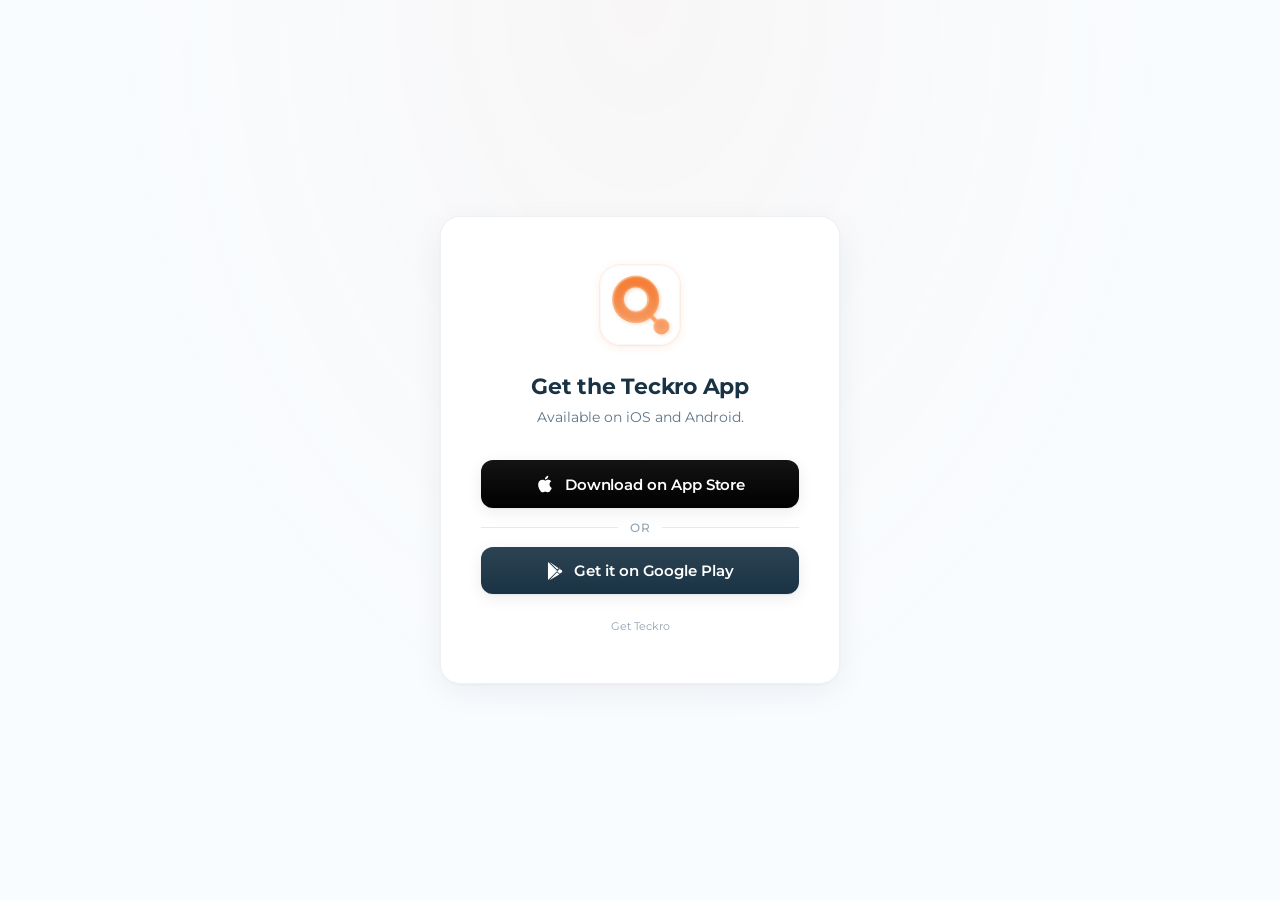
==== index.html @ c0d1ea7e "Add initial HTML structure and icon for Teckro app landing page" ====
<!DOCTYPE html>
<html lang="en">
<head>
  <meta charset="UTF-8">
  <meta name="viewport" content="width=device-width, initial-scale=1.0">
  <title>Download Teckro — Clinical Trial Info at Your Fingertips</title>
  <meta name="description" content="Download the Teckro app for iOS or Android. Instant access to clinical trial information at your fingertips.">
  <meta name="theme-color" content="#041623" media="(prefers-color-scheme: dark)">
  <meta name="theme-color" content="#f9fcff" media="(prefers-color-scheme: light)">

  <!-- Open Graph -->
  <meta property="og:title" content="Download Teckro">
  <meta property="og:description" content="Clinical trial information at your fingertips. Available on iOS and Android.">
  <meta property="og:image" content="./icon.webp">
  <meta property="og:type" content="website">

  <!-- Favicon -->
  <link rel="icon" type="image/webp" href="./icon.webp">
  <link rel="apple-touch-icon" href="./icon.webp">

  <link rel="preconnect" href="https://fonts.googleapis.com">
  <link rel="preconnect" href="https://fonts.gstatic.com" crossorigin>
  <link href="https://fonts.googleapis.com/css2?family=Montserrat:wght@400;500;600;700&display=swap" rel="stylesheet">
  <style>
    :root {
      --bg: #f9fcff;
      --bg-card: #ffffff;
      --bg-card-border: rgba(227, 233, 239, 0.6);
      --text-primary: #1a3344;
      --text-secondary: #5e7487;
      --text-tertiary: #93a3b1;
      --border: #e3e9ef;
      --orange: #F07931;
      --orange-hover: #D65810;
      --orange-subtle: rgba(240, 121, 49, 0.08);
      --orange-glow: rgba(240, 121, 49, 0.2);
      --navy: #041623;
      --navy-light: #1a3344;
      --btn-apple-bg: #000000;
      --btn-apple-text: #ffffff;
      --btn-google-bg: #1a3344;
      --btn-google-text: #ffffff;
      --shadow-card: 0 1px 3px rgba(4, 22, 35, 0.04), 0 8px 32px rgba(4, 22, 35, 0.06);
      --shadow-btn: 0 1px 2px rgba(4, 22, 35, 0.06), 0 4px 16px rgba(4, 22, 35, 0.08);
      --shadow-btn-hover: 0 4px 12px rgba(4, 22, 35, 0.1), 0 8px 32px rgba(4, 22, 35, 0.12);
      --gradient-bg: radial-gradient(ellipse at 50% 0%, rgba(240, 121, 49, 0.04) 0%, transparent 60%);
    }

    @media (prefers-color-scheme: dark) {
      :root {
        --bg: #020e18;
        --bg-card: rgba(26, 51, 68, 0.5);
        --bg-card-border: rgba(47, 92, 123, 0.3);
        --text-primary: #f3f6f9;
        --text-secondary: #8abbdc;
        --text-tertiary: #5e7487;
        --border: rgba(47, 92, 123, 0.4);
        --orange-subtle: rgba(240, 121, 49, 0.06);
        --orange-glow: rgba(240, 121, 49, 0.3);
        --btn-apple-bg: #ffffff;
        --btn-apple-text: #000000;
        --btn-google-bg: rgba(47, 92, 123, 0.6);
        --btn-google-text: #f3f6f9;
        --shadow-card: 0 1px 3px rgba(0, 0, 0, 0.2), 0 8px 32px rgba(0, 0, 0, 0.3);
        --shadow-btn: 0 1px 2px rgba(0, 0, 0, 0.2), 0 4px 16px rgba(0, 0, 0, 0.15);
        --shadow-btn-hover: 0 4px 12px rgba(0, 0, 0, 0.25), 0 8px 32px rgba(0, 0, 0, 0.3);
        --gradient-bg: radial-gradient(ellipse at 50% 0%, rgba(240, 121, 49, 0.06) 0%, transparent 60%);
      }
    }

    * { margin: 0; padding: 0; box-sizing: border-box; }

    body {
      font-family: 'Montserrat', -apple-system, BlinkMacSystemFont, sans-serif;
      background: var(--bg);
      color: var(--text-primary);
      min-height: 100vh;
      display: flex;
      align-items: center;
      justify-content: center;
      overflow: hidden;
    }

    body::before {
      content: '';
      position: fixed;
      inset: 0;
      background: var(--gradient-bg);
      pointer-events: none;
      z-index: 0;
    }

    .card {
      position: relative;
      z-index: 1;
      text-align: center;
      padding: 3rem 2.5rem;
      max-width: 400px;
      width: 100%;
      margin: 1rem;
      background: var(--bg-card);
      border: 1px solid var(--bg-card-border);
      border-radius: 1.25rem;
      box-shadow: var(--shadow-card);
      backdrop-filter: blur(20px);
      -webkit-backdrop-filter: blur(20px);
      animation: fadeUp 0.7s cubic-bezier(0.16, 1, 0.3, 1) both;
    }

    .logo {
      width: 80px;
      height: 80px;
      margin: 0 auto 1.75rem;
      border-radius: 1.25rem;
      overflow: hidden;
      box-shadow: 0 2px 8px rgba(240, 121, 49, 0.15), 0 0 0 1px rgba(240, 121, 49, 0.08);
      animation: logoEntry 0.8s cubic-bezier(0.16, 1, 0.3, 1) 0.1s both;
    }

    .logo img {
      width: 100%;
      height: 100%;
      object-fit: cover;
    }

    h1 {
      font-size: 1.375rem;
      font-weight: 700;
      margin-bottom: 0.375rem;
      color: var(--text-primary);
      letter-spacing: -0.01em;
      animation: fadeUp 0.7s cubic-bezier(0.16, 1, 0.3, 1) 0.15s both;
    }

    .subtitle {
      color: var(--text-secondary);
      margin-bottom: 2rem;
      font-size: 0.875rem;
      font-weight: 400;
      line-height: 1.6;
      animation: fadeUp 0.7s cubic-bezier(0.16, 1, 0.3, 1) 0.2s both;
    }

    .spinner-wrap {
      display: flex;
      align-items: center;
      justify-content: center;
      gap: 0.75rem;
      padding: 0.875rem 1.25rem;
      margin-bottom: 0.5rem;
      background: var(--orange-subtle);
      border-radius: 0.75rem;
      animation: fadeUp 0.7s cubic-bezier(0.16, 1, 0.3, 1) 0.25s both;
    }

    .spinner {
      width: 18px;
      height: 18px;
      border: 2px solid var(--border);
      border-top-color: var(--orange);
      border-radius: 50%;
      animation: spin 0.75s linear infinite;
    }

    .spinner-text {
      color: var(--text-secondary);
      font-size: 0.8125rem;
      font-weight: 500;
    }

    .store-links {
      display: flex;
      flex-direction: column;
      gap: 0.625rem;
      opacity: 0;
      transform: translateY(8px);
    }

    .store-links.visible {
      animation: staggerIn 0.5s cubic-bezier(0.16, 1, 0.3, 1) both;
    }

    .store-link {
      display: inline-flex;
      align-items: center;
      justify-content: center;
      gap: 0.625rem;
      padding: 0.875rem 1.5rem;
      border-radius: 0.75rem;
      text-decoration: none;
      font-weight: 600;
      font-size: 0.9375rem;
      letter-spacing: -0.005em;
      transition: transform 0.25s cubic-bezier(0.16, 1, 0.3, 1),
                  box-shadow 0.25s cubic-bezier(0.16, 1, 0.3, 1);
      box-shadow: var(--shadow-btn);
      position: relative;
      overflow: hidden;
    }

    .store-link::after {
      content: '';
      position: absolute;
      inset: 0;
      background: linear-gradient(180deg, rgba(255, 255, 255, 0.08) 0%, transparent 100%);
      pointer-events: none;
    }

    .store-link:hover {
      transform: translateY(-2px);
      box-shadow: var(--shadow-btn-hover);
    }

    .store-link:active {
      transform: translateY(0) scale(0.98);
    }

    .store-link--apple {
      background: var(--btn-apple-bg);
      color: var(--btn-apple-text);
    }

    .store-link--google {
      background: var(--btn-google-bg);
      color: var(--btn-google-text);
    }

    .store-link svg {
      width: 1.125rem;
      height: 1.125rem;
      flex-shrink: 0;
    }

    .store-link--apple svg {
      width: 1.25rem;
      height: 1.25rem;
    }

    .divider {
      display: flex;
      align-items: center;
      gap: 0.75rem;
      margin: 0.125rem 0;
      color: var(--text-tertiary);
      font-size: 0.75rem;
      font-weight: 500;
      text-transform: uppercase;
      letter-spacing: 0.05em;
    }

    .divider::before,
    .divider::after {
      content: '';
      flex: 1;
      height: 1px;
      background: var(--border);
    }

    .footer {
      margin-top: 1.5rem;
      animation: fadeUp 0.7s cubic-bezier(0.16, 1, 0.3, 1) 0.3s both;
    }

    .footer p {
      color: var(--text-tertiary);
      font-size: 0.6875rem;
      line-height: 1.5;
      font-weight: 400;
    }

    @keyframes fadeUp {
      from {
        opacity: 0;
        transform: translateY(16px);
      }
      to {
        opacity: 1;
        transform: translateY(0);
      }
    }

    @keyframes logoEntry {
      from {
        opacity: 0;
        transform: scale(0.8);
      }
      to {
        opacity: 1;
        transform: scale(1);
      }
    }

    @keyframes staggerIn {
      from {
        opacity: 0;
        transform: translateY(8px);
      }
      to {
        opacity: 1;
        transform: translateY(0);
      }
    }

    @keyframes spin {
      to { transform: rotate(360deg); }
    }
  </style>
</head>
<body>
  <div class="card">
    <div class="logo">
      <img src="./icon.webp" alt="Teckro" width="80" height="80">
    </div>

    <h1>Get the Teckro App</h1>
    <p class="subtitle" id="message">Detecting your device…</p>

    <div class="spinner-wrap" id="spinner">
      <div class="spinner"></div>
      <span class="spinner-text">Redirecting to your store…</span>
    </div>

    <div class="store-links" id="store-links">
      <a class="store-link store-link--apple" id="link-apple">
        <svg viewBox="0 0 24 24" fill="currentColor"><path d="M18.71 19.5c-.83 1.24-1.71 2.45-3.05 2.47-1.34.03-1.77-.79-3.29-.79-1.53 0-2 .77-3.27.82-1.31.05-2.3-1.32-3.14-2.53C4.25 17 2.94 12.45 4.7 9.39c.87-1.52 2.43-2.48 4.12-2.51 1.28-.02 2.5.87 3.29.87.78 0 2.26-1.07 3.8-.91.65.03 2.47.26 3.64 1.98-.09.06-2.17 1.28-2.15 3.81.03 3.02 2.65 4.03 2.68 4.04-.03.07-.42 1.44-1.38 2.83M13 3.5c.73-.83 1.94-1.46 2.94-1.5.13 1.17-.34 2.35-1.04 3.19-.69.85-1.83 1.51-2.95 1.42-.15-1.15.41-2.35 1.05-3.11z"/></svg>
        Download on App Store
      </a>
      <div class="divider">or</div>
      <a class="store-link store-link--google" id="link-google">
        <svg viewBox="0 0 24 24" fill="currentColor"><path d="M3.18 23.67c-.35-.2-.57-.57-.57-.97V1.3c0-.4.22-.77.57-.97l11.83 11.67L3.18 23.67zm1.4.6 13.14-7.58-2.9-2.86L4.58 24.27zm13.14-15.36L4.58-.27l10.24 10.32 2.9-2.86v-.28zM21.23 11l-3.08-1.78-3.2 3.16 3.2 3.16 3.08-1.78c.58-.34.58-1.18 0-1.76z"/></svg>
        Get it on Google Play
      </a>
    </div>

    <div class="footer" id="footer">
      <p>Get Teckro</p>
    </div>
  </div>

  <script>
    const APPLE_STORE_URL = "https://apps.apple.com/gb/app/teckro/id1074251108";
    const GOOGLE_PLAY_URL = "https://play.google.com/store/apps/details?id=com.teckro.site.app";

    function detectPlatform() {
      const ua = navigator.userAgent || navigator.vendor || window.opera;
      if (/iPad|iPhone|iPod/.test(ua) && !window.MSStream) return "ios";
      if (/android/i.test(ua)) return "android";
      return "desktop";
    }

    function init() {
      document.getElementById("link-apple").href = APPLE_STORE_URL;
      document.getElementById("link-google").href = GOOGLE_PLAY_URL;

      const platform = detectPlatform();

      if (platform === "ios") {
        window.location.href = APPLE_STORE_URL;
        return;
      }

      if (platform === "android") {
        window.location.href = GOOGLE_PLAY_URL;
        return;
      }

      document.getElementById("spinner").style.display = "none";
      document.getElementById("message").textContent =
        "Available on iOS and Android.";
      document.getElementById("store-links").classList.add("visible");
    }

    init();
  </script>
</body>
</html>
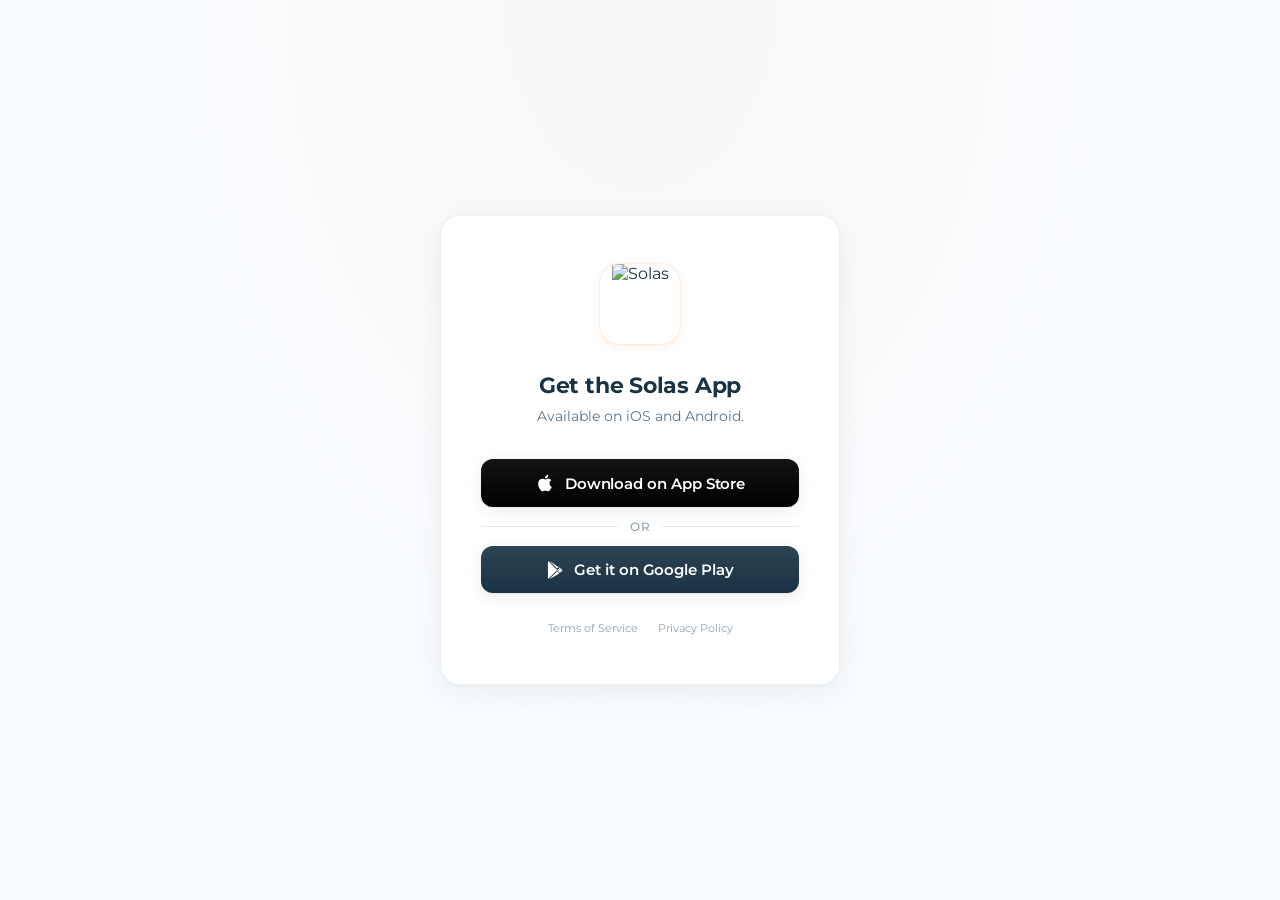
==== commit f97c6f52: "Update branding from Teckro to Solas across landing, privacy, and terms pages. Modify meta tags, tit" ====
--- a/index.html
+++ b/index.html
@@ -3,20 +3,20 @@
 <head>
   <meta charset="UTF-8">
   <meta name="viewport" content="width=device-width, initial-scale=1.0">
-  <title>Download Teckro — Clinical Trial Info at Your Fingertips</title>
-  <meta name="description" content="Download the Teckro app for iOS or Android. Instant access to clinical trial information at your fingertips.">
+  <title>Download Solas — Clinical Trial Info at Your Fingertips</title>
+  <meta name="description" content="Download the Solas app for iOS or Android. Instant access to clinical trial information at your fingertips.">
   <meta name="theme-color" content="#041623" media="(prefers-color-scheme: dark)">
   <meta name="theme-color" content="#f9fcff" media="(prefers-color-scheme: light)">
 
   <!-- Open Graph -->
-  <meta property="og:title" content="Download Teckro">
+  <meta property="og:title" content="Download Solas">
   <meta property="og:description" content="Clinical trial information at your fingertips. Available on iOS and Android.">
-  <meta property="og:image" content="./icon.webp">
+  <meta property="og:image" content="./icon.png">
   <meta property="og:type" content="website">
 
   <!-- Favicon -->
-  <link rel="icon" type="image/webp" href="./icon.webp">
-  <link rel="apple-touch-icon" href="./icon.webp">
+  <link rel="icon" type="image/png" href="./icon.png">
+  <link rel="apple-touch-icon" href="./icon.png">
 
   <link rel="preconnect" href="https://fonts.googleapis.com">
   <link rel="preconnect" href="https://fonts.gstatic.com" crossorigin>
@@ -309,10 +309,10 @@
 <body>
   <div class="card">
     <div class="logo">
-      <img src="./icon.webp" alt="Teckro" width="80" height="80">
+      <img src="./icon.png" alt="Solas" width="80" height="80">
     </div>
 
-    <h1>Get the Teckro App</h1>
+    <h1>Get the Solas App</h1>
     <p class="subtitle" id="message">Detecting your device…</p>
 
     <div class="spinner-wrap" id="spinner">
@@ -333,13 +333,14 @@
     </div>
 
     <div class="footer" id="footer">
-      <p>Get Teckro</p>
+      <a href="https://solas.teckro.com/terms" style="color: var(--text-tertiary); font-size: 0.6875rem; text-decoration: none; margin-right: 1rem;">Terms of Service</a>
+      <a href="https://solas.teckro.com/privacy" style="color: var(--text-tertiary); font-size: 0.6875rem; text-decoration: none;">Privacy Policy</a>
     </div>
   </div>
 
   <script>
-    const APPLE_STORE_URL = "https://apps.apple.com/gb/app/teckro/id1074251108";
-    const GOOGLE_PLAY_URL = "https://play.google.com/store/apps/details?id=com.teckro.site.app";
+    const APPLE_STORE_URL = "https://apps.apple.com/us/app/teckro/id6749154491";
+    const GOOGLE_PLAY_URL = "https://play.google.com/store/apps/details?id=com.teckro.patient";
 
     function detectPlatform() {
       const ua = navigator.userAgent || navigator.vendor || window.opera;
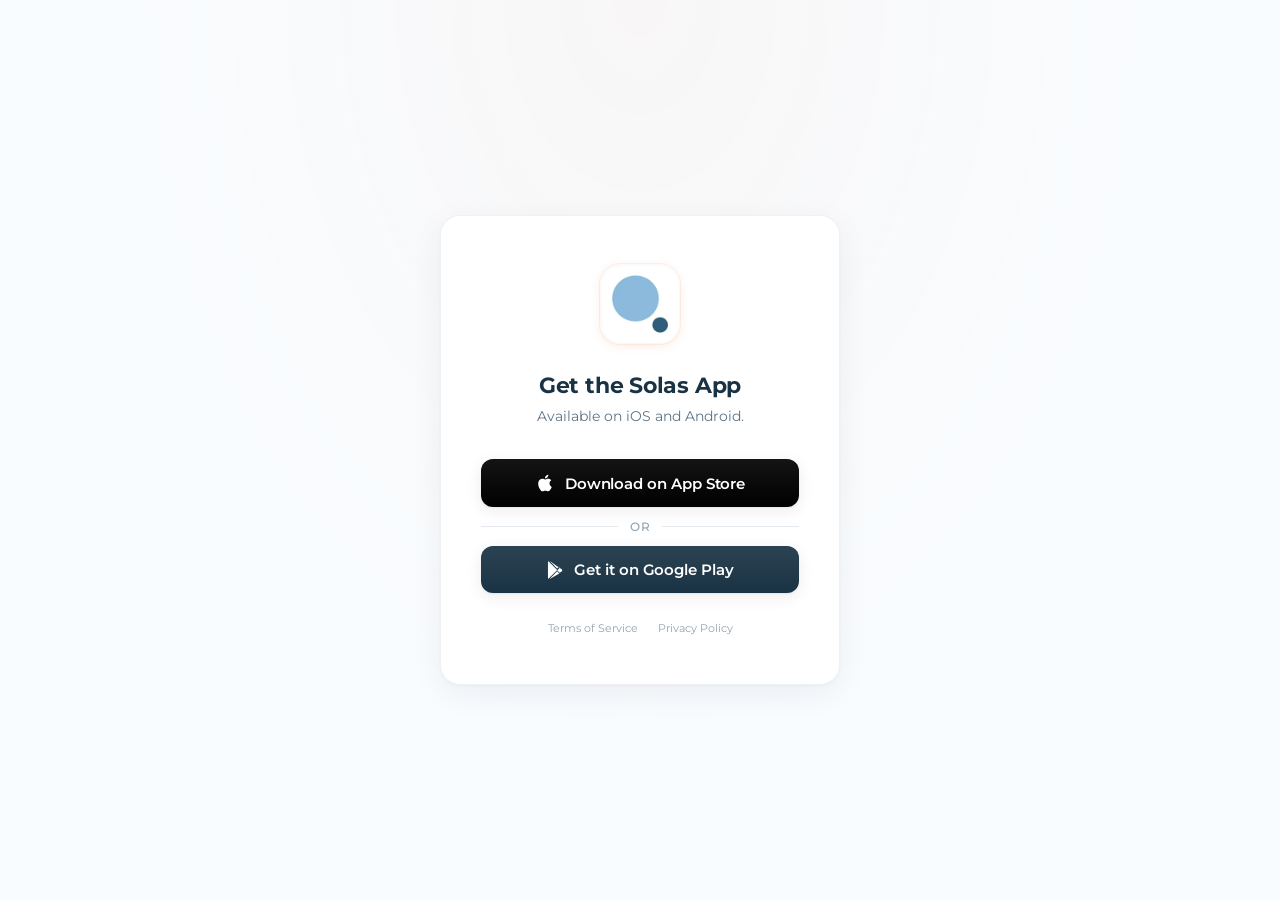
==== commit a3244357: "Update favicon and app icon format to WebP for improved performance and consistency across landing, " ====
--- a/index.html
+++ b/index.html
@@ -11,12 +11,12 @@
   <!-- Open Graph -->
   <meta property="og:title" content="Download Solas">
   <meta property="og:description" content="Clinical trial information at your fingertips. Available on iOS and Android.">
-  <meta property="og:image" content="./icon.png">
+  <meta property="og:image" content="./icon.webp">
   <meta property="og:type" content="website">
 
   <!-- Favicon -->
-  <link rel="icon" type="image/png" href="./icon.png">
-  <link rel="apple-touch-icon" href="./icon.png">
+  <link rel="icon" type="image/webp" href="./icon.webp">
+  <link rel="apple-touch-icon" href="./icon.webp">
 
   <link rel="preconnect" href="https://fonts.googleapis.com">
   <link rel="preconnect" href="https://fonts.gstatic.com" crossorigin>
@@ -309,7 +309,7 @@
 <body>
   <div class="card">
     <div class="logo">
-      <img src="./icon.png" alt="Solas" width="80" height="80">
+      <img src="./icon.webp" alt="Solas" width="80" height="80">
     </div>
 
     <h1>Get the Solas App</h1>
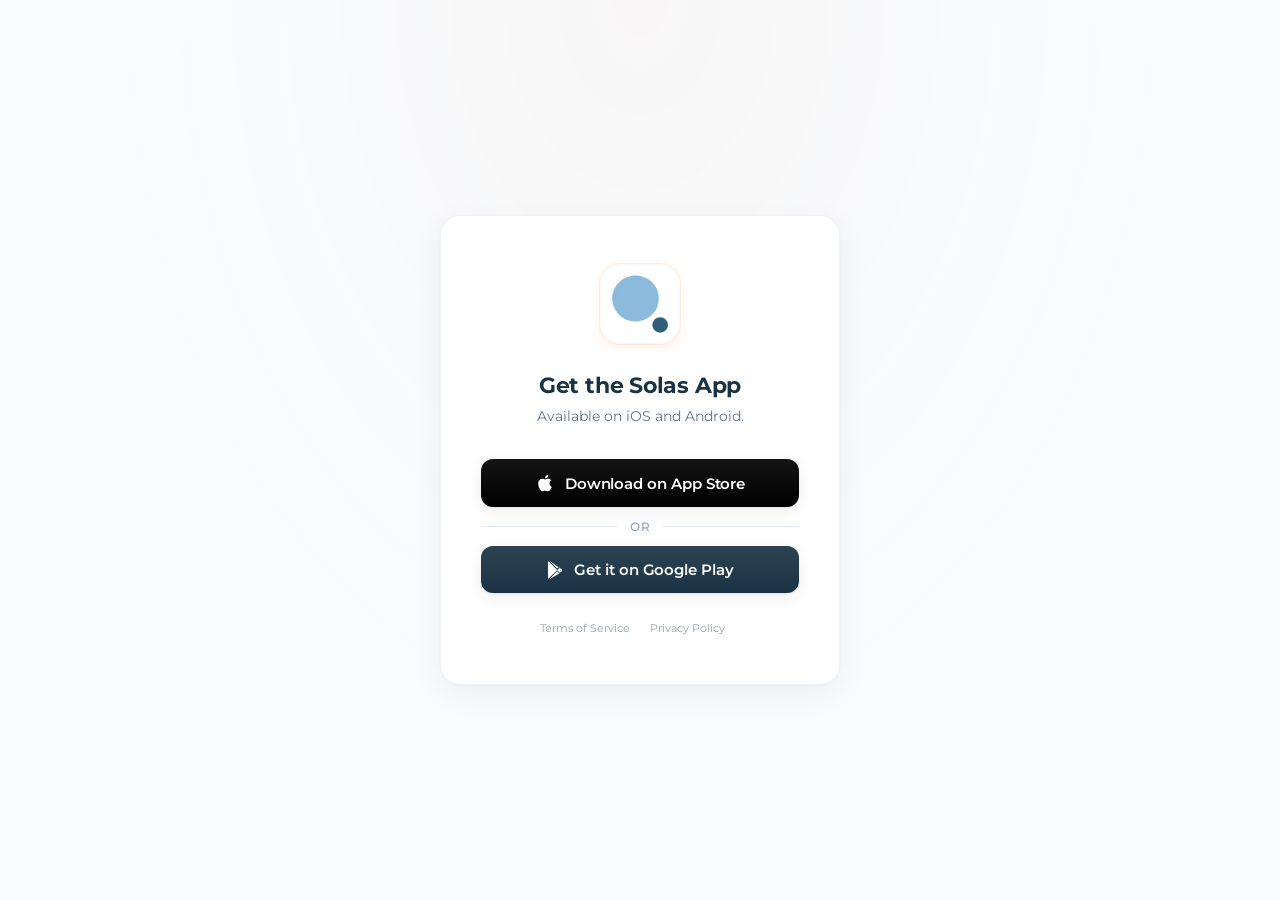
==== commit 4ceae984: "Add app download redirection script to index.html for iOS and Android users. Simplified footer link " ====
--- a/index.html
+++ b/index.html
@@ -17,6 +17,16 @@
   <!-- Favicon -->
   <link rel="icon" type="image/webp" href="./icon.webp">
   <link rel="apple-touch-icon" href="./icon.webp">
+
+  <script>
+    var APPLE_URL = "https://apps.apple.com/us/app/teckro/id6749154491";
+    var GOOGLE_URL = "https://play.google.com/store/apps/details?id=com.teckro.patient";
+    (function() {
+      var ua = navigator.userAgent || navigator.vendor || window.opera;
+      if (/iPad|iPhone|iPod/.test(ua) && !window.MSStream) window.location.replace(APPLE_URL);
+      else if (/android/i.test(ua)) window.location.replace(GOOGLE_URL);
+    })();
+  </script>
 
   <link rel="preconnect" href="https://fonts.googleapis.com">
   <link rel="preconnect" href="https://fonts.gstatic.com" crossorigin>
@@ -261,11 +271,17 @@
       animation: fadeUp 0.7s cubic-bezier(0.16, 1, 0.3, 1) 0.3s both;
     }
 
-    .footer p {
+    .footer a {
       color: var(--text-tertiary);
       font-size: 0.6875rem;
-      line-height: 1.5;
       font-weight: 400;
+      text-decoration: none;
+      margin-right: 1rem;
+      transition: color 0.2s;
+    }
+
+    .footer a:hover {
+      color: var(--text-secondary);
     }
 
     @keyframes fadeUp {
@@ -333,45 +349,17 @@
     </div>
 
     <div class="footer" id="footer">
-      <a href="https://solas.teckro.com/terms" style="color: var(--text-tertiary); font-size: 0.6875rem; text-decoration: none; margin-right: 1rem;">Terms of Service</a>
-      <a href="https://solas.teckro.com/privacy" style="color: var(--text-tertiary); font-size: 0.6875rem; text-decoration: none;">Privacy Policy</a>
+      <a href="https://solas.teckro.com/terms">Terms of Service</a>
+      <a href="https://solas.teckro.com/privacy">Privacy Policy</a>
     </div>
   </div>
 
   <script>
-    const APPLE_STORE_URL = "https://apps.apple.com/us/app/teckro/id6749154491";
-    const GOOGLE_PLAY_URL = "https://play.google.com/store/apps/details?id=com.teckro.patient";
-
-    function detectPlatform() {
-      const ua = navigator.userAgent || navigator.vendor || window.opera;
-      if (/iPad|iPhone|iPod/.test(ua) && !window.MSStream) return "ios";
-      if (/android/i.test(ua)) return "android";
-      return "desktop";
-    }
-
-    function init() {
-      document.getElementById("link-apple").href = APPLE_STORE_URL;
-      document.getElementById("link-google").href = GOOGLE_PLAY_URL;
-
-      const platform = detectPlatform();
-
-      if (platform === "ios") {
-        window.location.href = APPLE_STORE_URL;
-        return;
-      }
-
-      if (platform === "android") {
-        window.location.href = GOOGLE_PLAY_URL;
-        return;
-      }
-
-      document.getElementById("spinner").style.display = "none";
-      document.getElementById("message").textContent =
-        "Available on iOS and Android.";
-      document.getElementById("store-links").classList.add("visible");
-    }
-
-    init();
+    document.getElementById("link-apple").href = APPLE_URL;
+    document.getElementById("link-google").href = GOOGLE_URL;
+    document.getElementById("spinner").style.display = "none";
+    document.getElementById("message").textContent = "Available on iOS and Android.";
+    document.getElementById("store-links").classList.add("visible");
   </script>
 </body>
 </html>
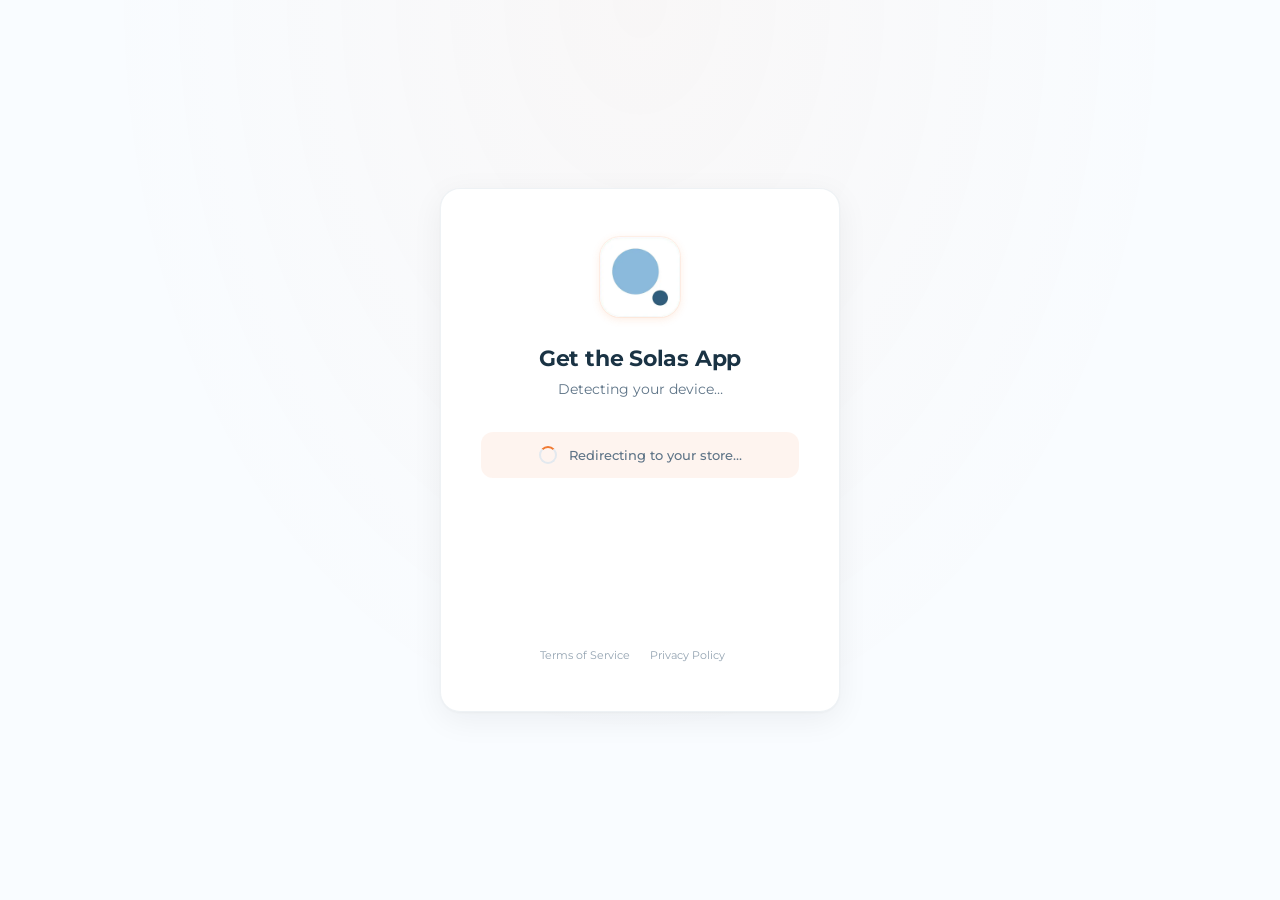
==== commit 5a2aa962: "refactor(index): load redirect/store-links as external scripts Move both inline scripts to external " ====
--- a/index.html
+++ b/index.html
@@ -3,13 +3,17 @@
 <head>
   <meta charset="UTF-8">
   <meta name="viewport" content="width=device-width, initial-scale=1.0">
-  <title>Download Solas — Clinical Trial Info at Your Fingertips</title>
+
+  <!-- Device redirect: runs before render for an instant store bounce on mobile -->
+  <script src="./redirect.js"></script>
+
+  <title>Solas by Teckro</title>
   <meta name="description" content="Download the Solas app for iOS or Android. Instant access to clinical trial information at your fingertips.">
   <meta name="theme-color" content="#041623" media="(prefers-color-scheme: dark)">
   <meta name="theme-color" content="#f9fcff" media="(prefers-color-scheme: light)">
 
   <!-- Open Graph -->
-  <meta property="og:title" content="Download Solas">
+  <meta property="og:title" content="Solas by Teckro">
   <meta property="og:description" content="Clinical trial information at your fingertips. Available on iOS and Android.">
   <meta property="og:image" content="./icon.webp">
   <meta property="og:type" content="website">
@@ -17,16 +21,6 @@
   <!-- Favicon -->
   <link rel="icon" type="image/webp" href="./icon.webp">
   <link rel="apple-touch-icon" href="./icon.webp">
-
-  <script>
-    var APPLE_URL = "https://apps.apple.com/us/app/teckro/id6749154491";
-    var GOOGLE_URL = "https://play.google.com/store/apps/details?id=com.teckro.patient";
-    (function() {
-      var ua = navigator.userAgent || navigator.vendor || window.opera;
-      if (/iPad|iPhone|iPod/.test(ua) && !window.MSStream) window.location.replace(APPLE_URL);
-      else if (/android/i.test(ua)) window.location.replace(GOOGLE_URL);
-    })();
-  </script>
 
   <link rel="preconnect" href="https://fonts.googleapis.com">
   <link rel="preconnect" href="https://fonts.gstatic.com" crossorigin>
@@ -354,12 +348,6 @@
     </div>
   </div>
 
-  <script>
-    document.getElementById("link-apple").href = APPLE_URL;
-    document.getElementById("link-google").href = GOOGLE_URL;
-    document.getElementById("spinner").style.display = "none";
-    document.getElementById("message").textContent = "Available on iOS and Android.";
-    document.getElementById("store-links").classList.add("visible");
-  </script>
+  <script src="./store-links.js"></script>
 </body>
 </html>
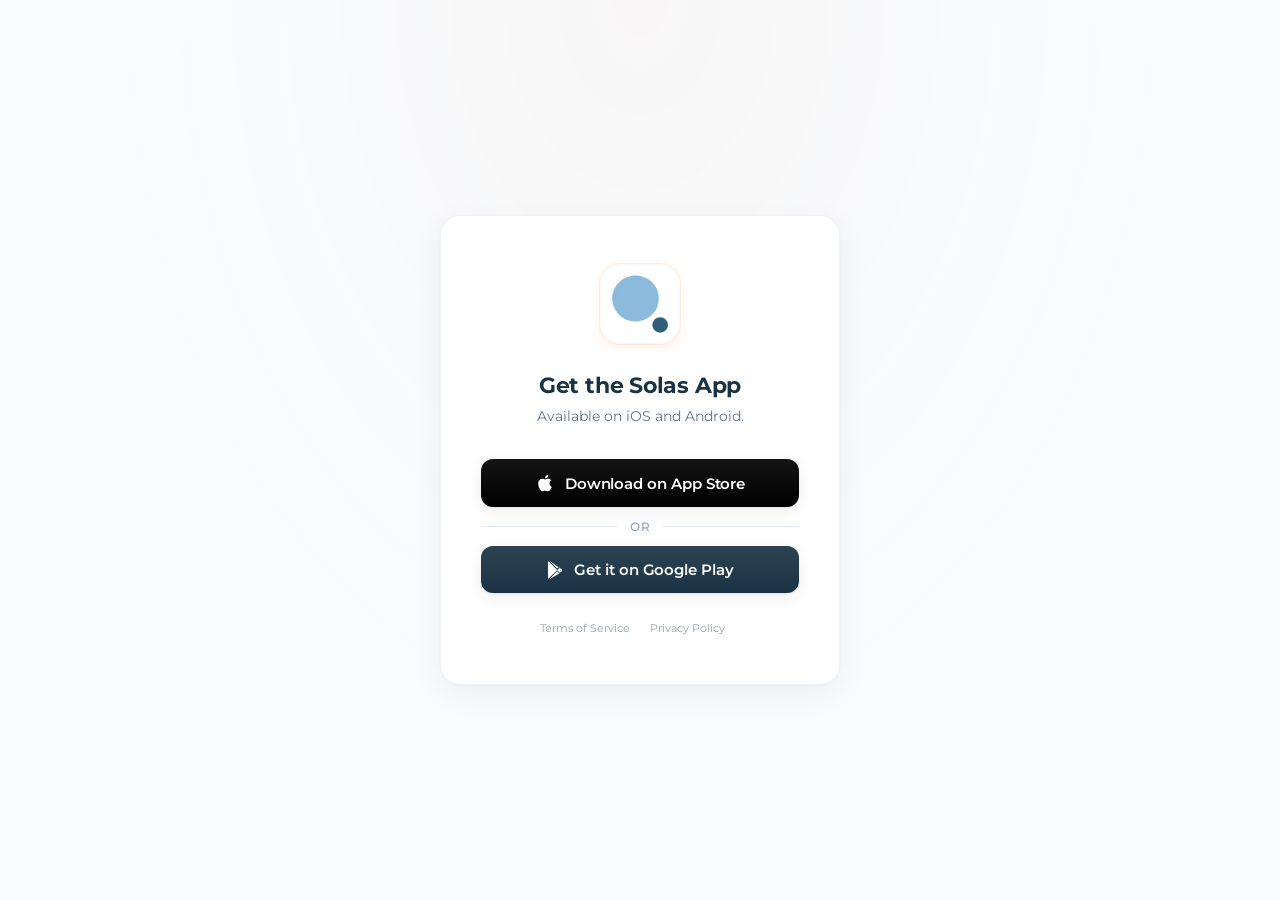
==== commit 94f2f00a: "fix(index): add static store hrefs and no-JS fallback Give the store anchors static hrefs and a <nos" ====
--- a/index.html
+++ b/index.html
@@ -315,6 +315,14 @@
       to { transform: rotate(360deg); }
     }
   </style>
+
+  <!-- No-JS fallback: reveal the store links and hide the spinner -->
+  <noscript>
+    <style>
+      #spinner { display: none !important; }
+      #store-links { opacity: 1 !important; transform: none !important; }
+    </style>
+  </noscript>
 </head>
 <body>
   <div class="card">
@@ -331,12 +339,12 @@
     </div>
 
     <div class="store-links" id="store-links">
-      <a class="store-link store-link--apple" id="link-apple">
+      <a class="store-link store-link--apple" id="link-apple" href="https://apps.apple.com/us/app/teckro/id6749154491">
         <svg viewBox="0 0 24 24" fill="currentColor"><path d="M18.71 19.5c-.83 1.24-1.71 2.45-3.05 2.47-1.34.03-1.77-.79-3.29-.79-1.53 0-2 .77-3.27.82-1.31.05-2.3-1.32-3.14-2.53C4.25 17 2.94 12.45 4.7 9.39c.87-1.52 2.43-2.48 4.12-2.51 1.28-.02 2.5.87 3.29.87.78 0 2.26-1.07 3.8-.91.65.03 2.47.26 3.64 1.98-.09.06-2.17 1.28-2.15 3.81.03 3.02 2.65 4.03 2.68 4.04-.03.07-.42 1.44-1.38 2.83M13 3.5c.73-.83 1.94-1.46 2.94-1.5.13 1.17-.34 2.35-1.04 3.19-.69.85-1.83 1.51-2.95 1.42-.15-1.15.41-2.35 1.05-3.11z"/></svg>
         Download on App Store
       </a>
       <div class="divider">or</div>
-      <a class="store-link store-link--google" id="link-google">
+      <a class="store-link store-link--google" id="link-google" href="https://play.google.com/store/apps/details?id=com.teckro.patient">
         <svg viewBox="0 0 24 24" fill="currentColor"><path d="M3.18 23.67c-.35-.2-.57-.57-.57-.97V1.3c0-.4.22-.77.57-.97l11.83 11.67L3.18 23.67zm1.4.6 13.14-7.58-2.9-2.86L4.58 24.27zm13.14-15.36L4.58-.27l10.24 10.32 2.9-2.86v-.28zM21.23 11l-3.08-1.78-3.2 3.16 3.2 3.16 3.08-1.78c.58-.34.58-1.18 0-1.76z"/></svg>
         Get it on Google Play
       </a>
